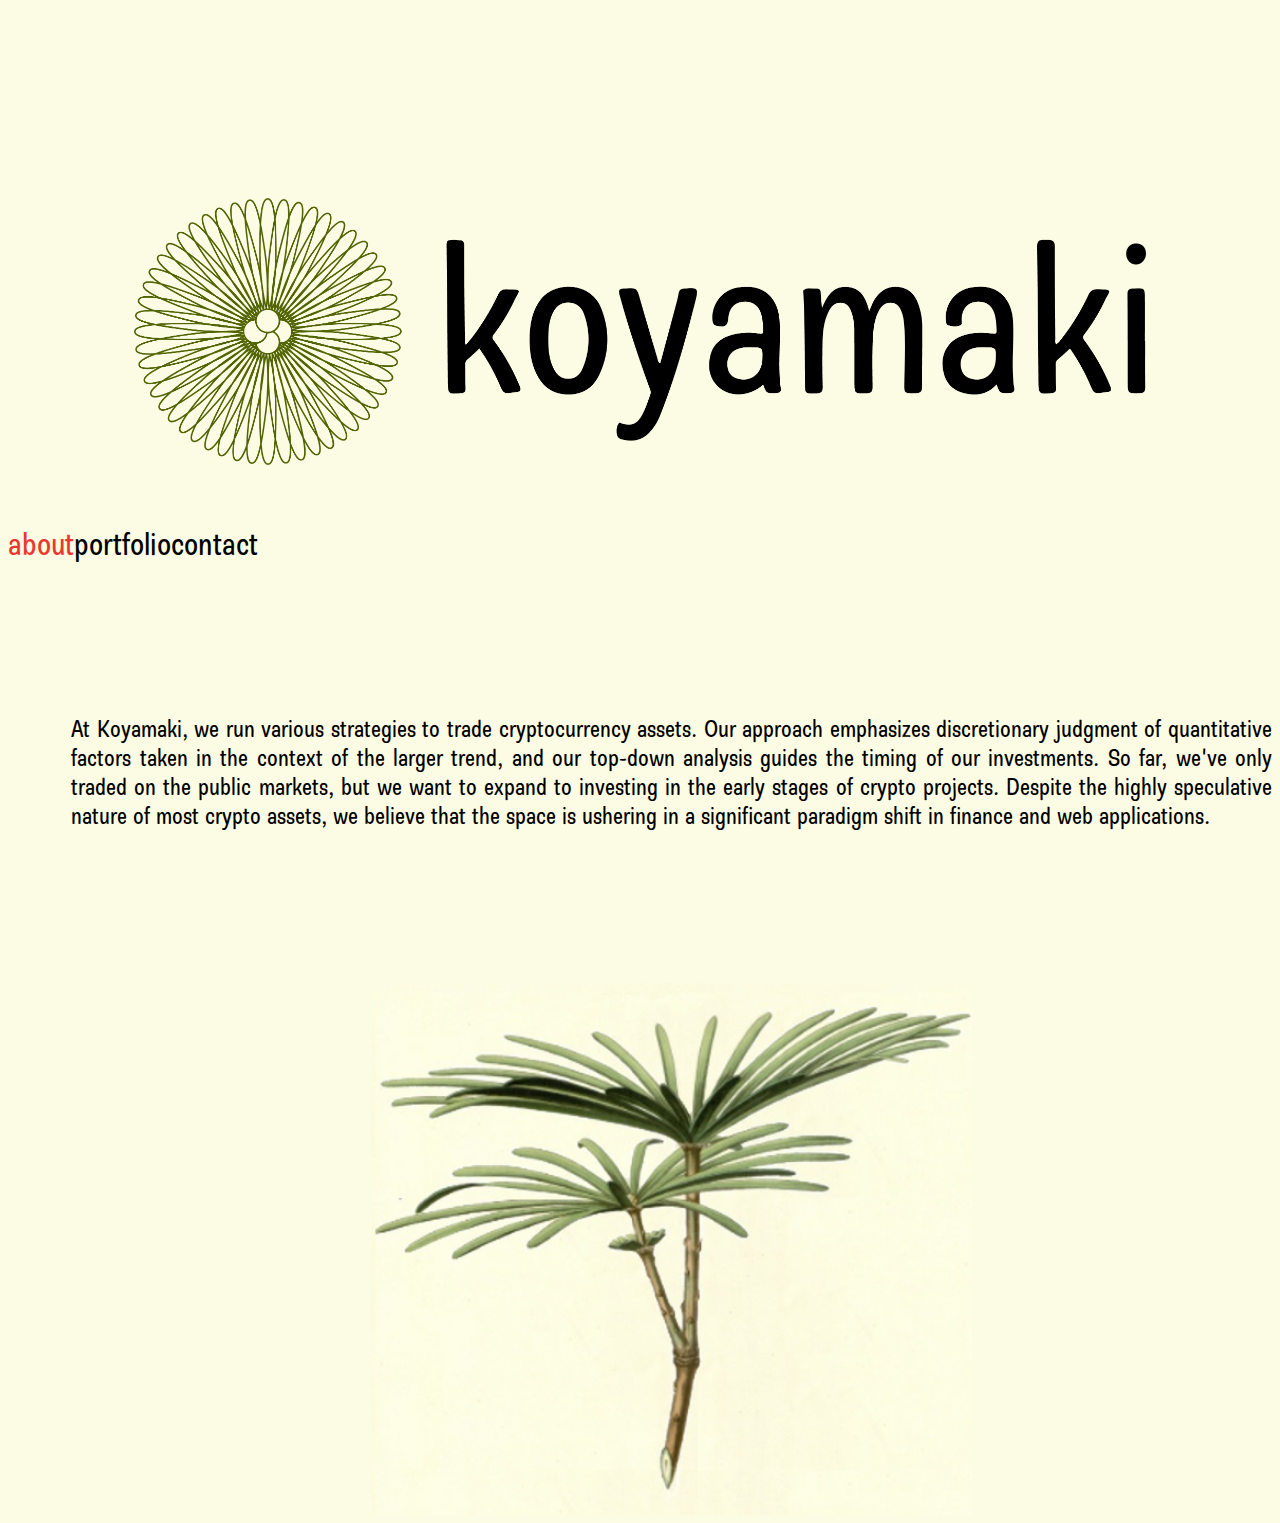
==== about.html @ d7433912 "updated logo" ====
<!DOCTYPE html>
<html>
  <head>
    <link href="https://cdn.jsdelivr.net/npm/bootstrap@5.1.3/dist/css/bootstrap.min.css" rel="stylesheet" integrity="sha384-1BmE4kWBq78iYhFldvKuhfTAU6auU8tT94WrHftjDbrCEXSU1oBoqyl2QvZ6jIW3" crossorigin="anonymous">
    <link rel="stylesheet" href="assets/css/styles.css">
    <link rel="stylesheet" type="text/css" href="assets/MyFontsWebfontsKit/MyFontsWebfontsKit.css">
    <title>koyamaki</title>
  </head>
  <body>
    <div class="vertical-center container-bg">
      <div class="container">
        <div class="row">
          
          <div class="col" >
            <a href="index.html">
              <img class="title-row row-padding center-image" width=80% src="assets/images/logo-horizontal-transparent.png" alt="Koyamaki">
            </a>
            
            <div class="nav-row row">
              <div class="col">
                <a class="row center h2 selected" href="about.html">about</a>
              </div>
              <div class="col">
                <a class="row center h2" href="portfolio.html">portfolio</a>
              </div>
              <div class="col">
                <a class="row center h2" href="contact.html">contact</a>
              </div>
            </div>

            <div class="text-row row">
              <div class="col">
                <p class="p">At Koyamaki, we run various strategies to trade cryptocurrency assets. Our approach emphasizes discretionary judgment of quantitative factors taken in the context of the larger trend, and our top-down analysis guides the timing of our investments. So far, we've only traded on the public markets, but we want to expand to investing in the early stages of crypto projects. Despite the highly speculative nature of most crypto assets, we believe that the space is ushering in a significant paradigm shift in finance and web applications.</p>
              </div>
            </div>

            <div class="text-row row">
                <img class="center-image koyamaki-image" width=50% src="assets/images/koyamaki.png" alt="Koyamaki">
            </div>
          
          </div>
        </div>
      </div>
    </div>
  </div>
  </body>
</html>
---- assets/css/styles.css ----
html {
  background-color: #fcfce4;
}

.container-bg {
  background-color: #fcfce4;
}

.GuzzoCond {
	font-family: "Guzzo-Cond";
}

body { font-family: "Guzzo-Cond"; }

.row {
  display: flex;
}

.row-padding {
  padding-top: 15%;
}

.row-bottom-padding {
  padding-bottom: 15%;
}

.title-row {
  text-align: center;
}

.nav-row {
  padding-top: 5%;
  text-align: center;
}

.text-row {
  padding-top: 10%;
  padding-left: 5%;
  text-align: justify;
}

.portfolio-row {
  padding-top: 10%;
  width: 80%;
  margin-left: auto;
  margin-right: auto;
}

.contact-row {
  text-align: center;
  padding-top: 10%;
}

.center {
  display: flex;
  justify-content: center;
  align-items: center;
  vertical-align: middle;
}

.vertical-center {
  min-height: 100%;  /* Fallback for browsers do NOT support vh unit */
  min-height: 100vh; /* These two lines are counted as one :-)       */

  display: flex;
  align-items: center;
}

.center-image {
  display: block;
  margin-left: auto;
  margin-right: auto;
}

.koyamaki-image {
  width: 50%;
}

.portfolio-img {
  width: 100%;
  filter: url("data:image/svg+xml;utf8,<svg xmlns=\'http://www.w3.org/2000/svg\'><filter id=\'grayscale\'><feColorMatrix type=\'matrix\' values=\'0.3333 0.3333 0.3333 0 0 0.3333 0.3333 0.3333 0 0 0.3333 0.3333 0.3333 0 0 0 0 0 1 0\'/></filter></svg>#grayscale"); /* Firefox 10+, Firefox on Android */    
  -webkit-filter: grayscale(100%);
  -moz-filter: grayscale(100%);
  -ms-filter: grayscale(100%);
  filter: grayscale(100%);
  filter: gray; /* IE 6-9 */
}

.portfolio-img:hover {
  -webkit-filter: none;
  -moz-filter: none;
  -ms-filter: none;
  filter: none;
}

.h1 {
  font-size: 6rem;
}

.h2 {
  font-size: 2rem;
}

.p {
  font-size: 1.5rem;
}

a {
  color: black;
  text-decoration: none; /* no underline */
}

a:hover { 
  color: #ea372f;
}

.selected {
  color: #ea372f;
}
---- assets/MyFontsWebfontsKit/MyFontsWebfontsKit.css ----
/**
 * @license
 * MyFonts Webfont Build ID 4209410, 2021-11-14T00:16:18-0500
 * 
 * The fonts listed in this notice are subject to the End User License
 * Agreement(s) entered into by the website owner. All other parties are 
 * explicitly restricted from using the Licensed Webfonts(s).
 * 
 * You may obtain a valid license at the URLs below.
 * 
 * Webfont: Guzzo-Cond by Monotype
 * URL: https://www.myfonts.com/fonts/mti/guzzo/condensed-regular/
 * Copyright: Copyright © 2021 Monotype Imaging Inc. All rights reserved.
 * 
 * 
 * 
 * © 2021 MyFonts Inc
*/



  
@font-face {
  font-family: "Guzzo-Cond";
  src: url('webFonts/GuzzoCond/font.woff2') format('woff2'), url('webFonts/GuzzoCond/font.woff') format('woff');
}
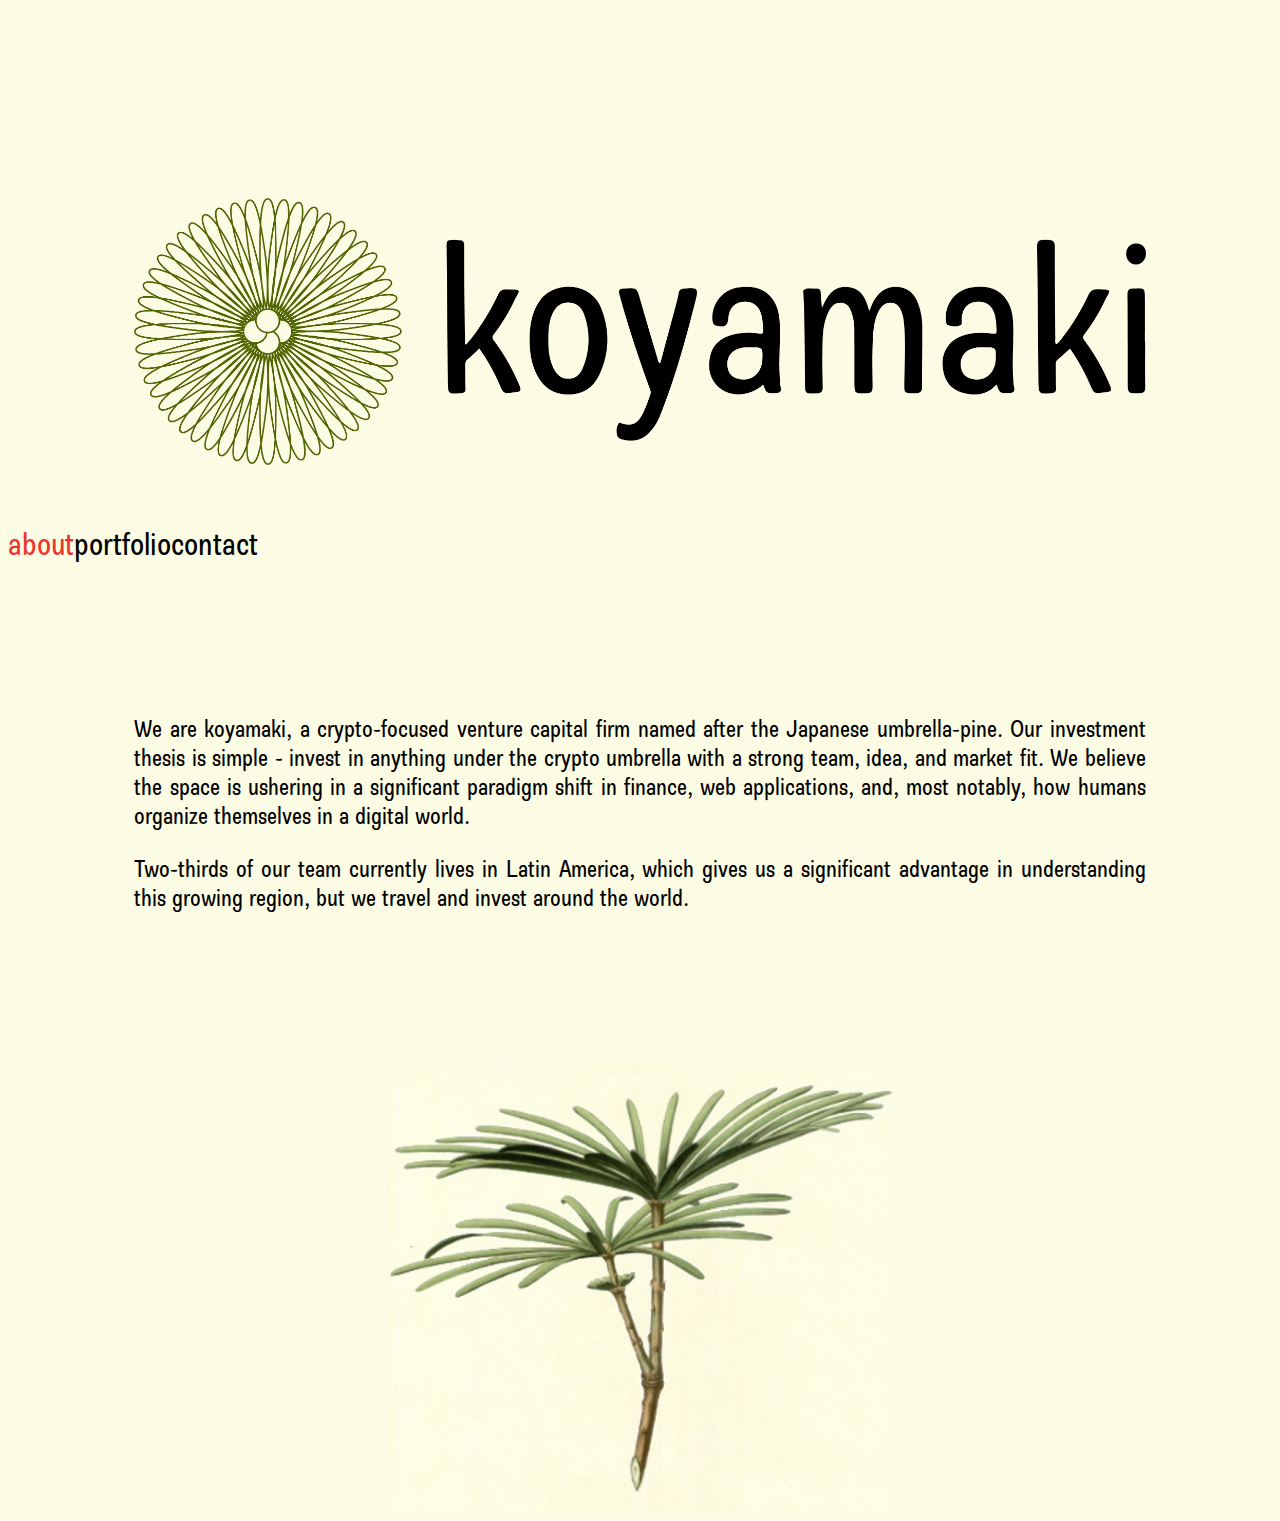
==== commit 70b6239b: "updated about and portfolio" ====
--- a/about.html
+++ b/about.html
@@ -30,7 +30,8 @@
 
             <div class="text-row row">
               <div class="col">
-                <p class="p">At Koyamaki, we run various strategies to trade cryptocurrency assets. Our approach emphasizes discretionary judgment of quantitative factors taken in the context of the larger trend, and our top-down analysis guides the timing of our investments. So far, we've only traded on the public markets, but we want to expand to investing in the early stages of crypto projects. Despite the highly speculative nature of most crypto assets, we believe that the space is ushering in a significant paradigm shift in finance and web applications.</p>
+                <p class="p">We are koyamaki, a crypto-focused venture capital firm named after the Japanese umbrella-pine. Our investment thesis is simple - invest in anything under the crypto umbrella with a strong team, idea, and market fit. We believe the space is ushering in a significant paradigm shift in finance, web applications, and, most notably, how humans organize themselves in a digital world.</p>
+                <p class="p">Two-thirds of our team currently lives in  Latin America, which gives us a significant advantage in understanding this growing region, but we travel and invest around the world. </p>
               </div>
             </div>
 
--- a/assets/css/styles.css
+++ b/assets/css/styles.css
@@ -35,7 +35,9 @@
 
 .text-row {
   padding-top: 10%;
-  padding-left: 5%;
+  width: 80%;
+  margin-left: auto;
+  margin-right: auto;
   text-align: justify;
 }
 
@@ -77,13 +79,16 @@
 }
 
 .portfolio-img {
-  width: 100%;
+  width: 70%;
   filter: url("data:image/svg+xml;utf8,<svg xmlns=\'http://www.w3.org/2000/svg\'><filter id=\'grayscale\'><feColorMatrix type=\'matrix\' values=\'0.3333 0.3333 0.3333 0 0 0.3333 0.3333 0.3333 0 0 0.3333 0.3333 0.3333 0 0 0 0 0 1 0\'/></filter></svg>#grayscale"); /* Firefox 10+, Firefox on Android */    
   -webkit-filter: grayscale(100%);
   -moz-filter: grayscale(100%);
   -ms-filter: grayscale(100%);
   filter: grayscale(100%);
   filter: gray; /* IE 6-9 */
+  display: block;
+  margin-left: auto;
+  margin-right: auto;
 }
 
 .portfolio-img:hover {
@@ -95,6 +100,10 @@
 
 .h1 {
   font-size: 6rem;
+}
+
+.h1-5 {
+  font-size: 3rem;
 }
 
 .h2 {
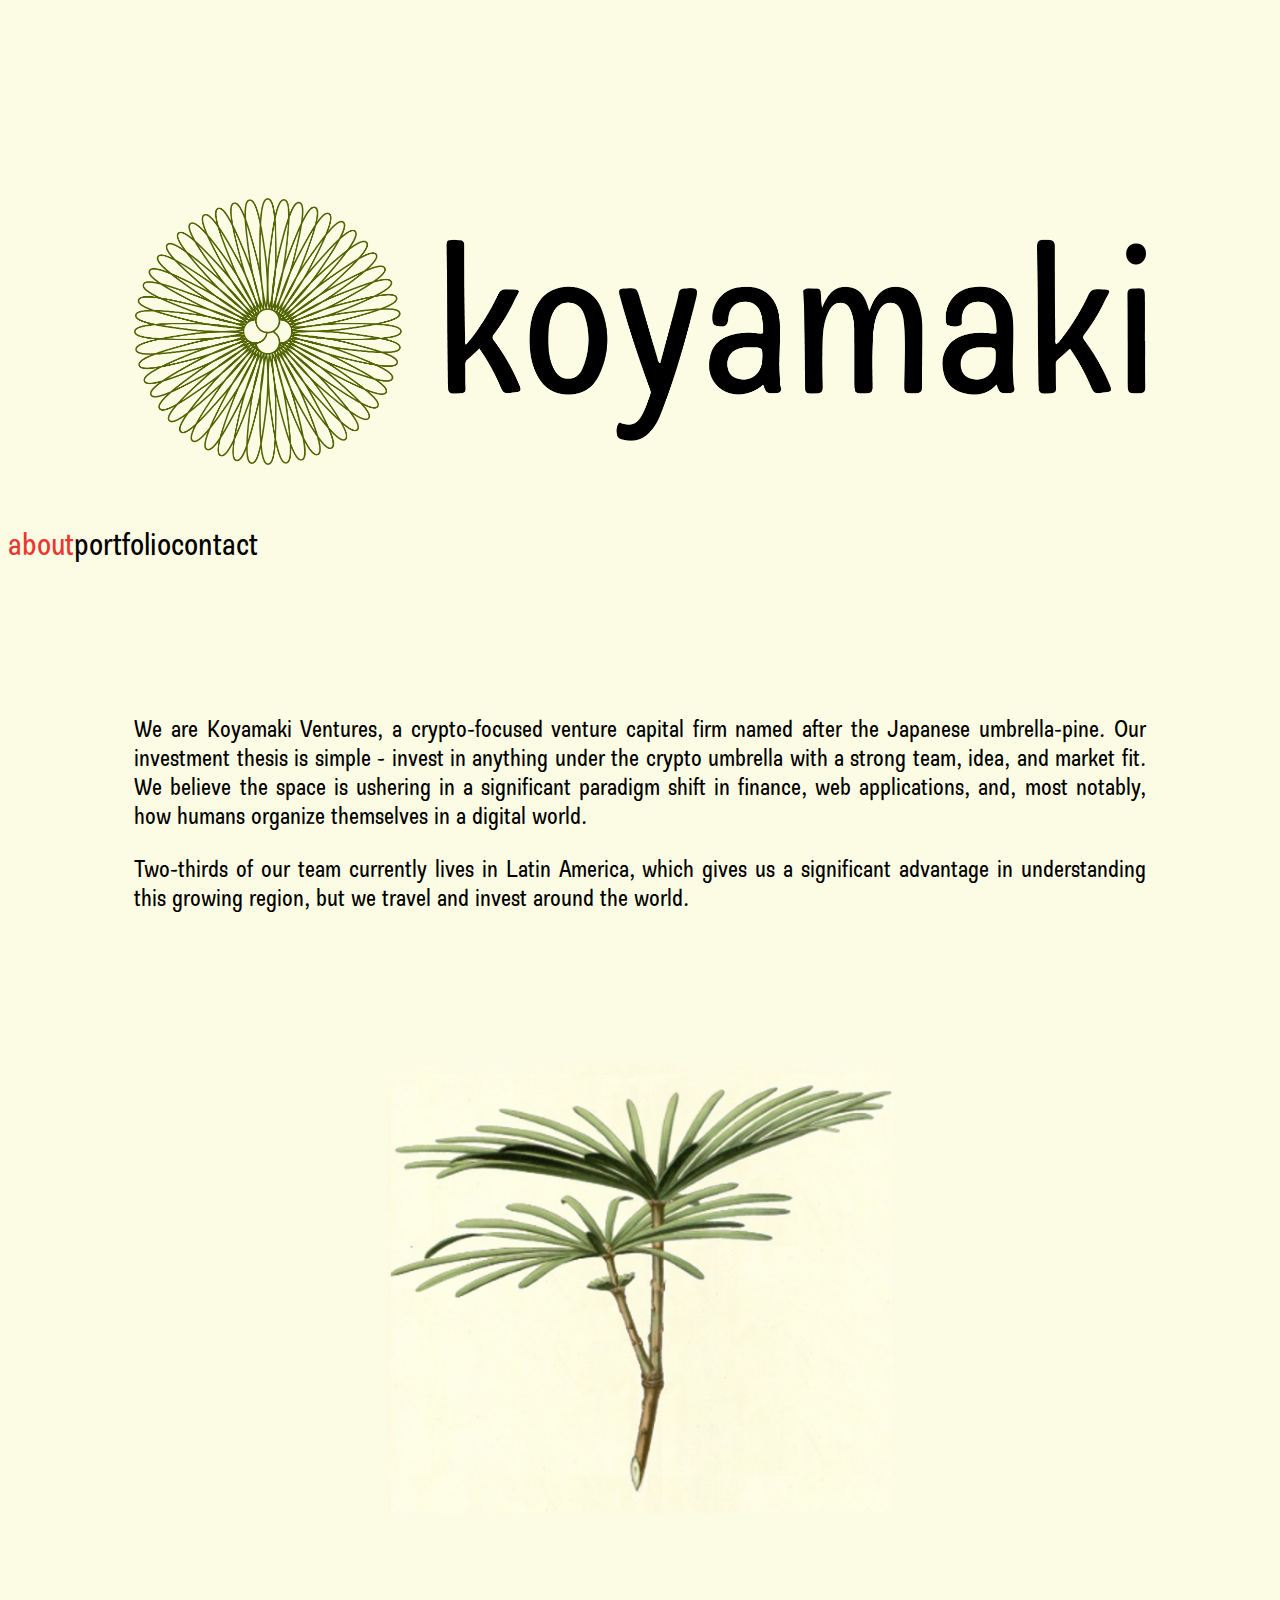
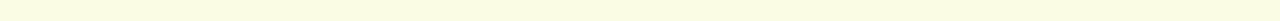
==== commit 281b1b98: "cleaned up images, updated portfolio" ====
--- a/about.html
+++ b/about.html
@@ -30,7 +30,7 @@
 
             <div class="text-row row">
               <div class="col">
-                <p class="p">We are koyamaki, a crypto-focused venture capital firm named after the Japanese umbrella-pine. Our investment thesis is simple - invest in anything under the crypto umbrella with a strong team, idea, and market fit. We believe the space is ushering in a significant paradigm shift in finance, web applications, and, most notably, how humans organize themselves in a digital world.</p>
+                <p class="p">We are Koyamaki Ventures, a crypto-focused venture capital firm named after the Japanese umbrella-pine. Our investment thesis is simple - invest in anything under the crypto umbrella with a strong team, idea, and market fit. We believe the space is ushering in a significant paradigm shift in finance, web applications, and, most notably, how humans organize themselves in a digital world.</p>
                 <p class="p">Two-thirds of our team currently lives in  Latin America, which gives us a significant advantage in understanding this growing region, but we travel and invest around the world. </p>
               </div>
             </div>
@@ -45,4 +45,5 @@
     </div>
   </div>
   </body>
+  <footer></footer>
 </html>--- a/assets/css/styles.css
+++ b/assets/css/styles.css
@@ -11,6 +11,11 @@
 }
 
 body { font-family: "Guzzo-Cond"; }
+
+footer {
+  padding-bottom: 100px;
+  background-color: #fcfce4;
+}
 
 .row {
   display: flex;
@@ -58,6 +63,8 @@
   justify-content: center;
   align-items: center;
   vertical-align: middle;
+  top: 50%;
+  left: 50%;
 }
 
 .vertical-center {
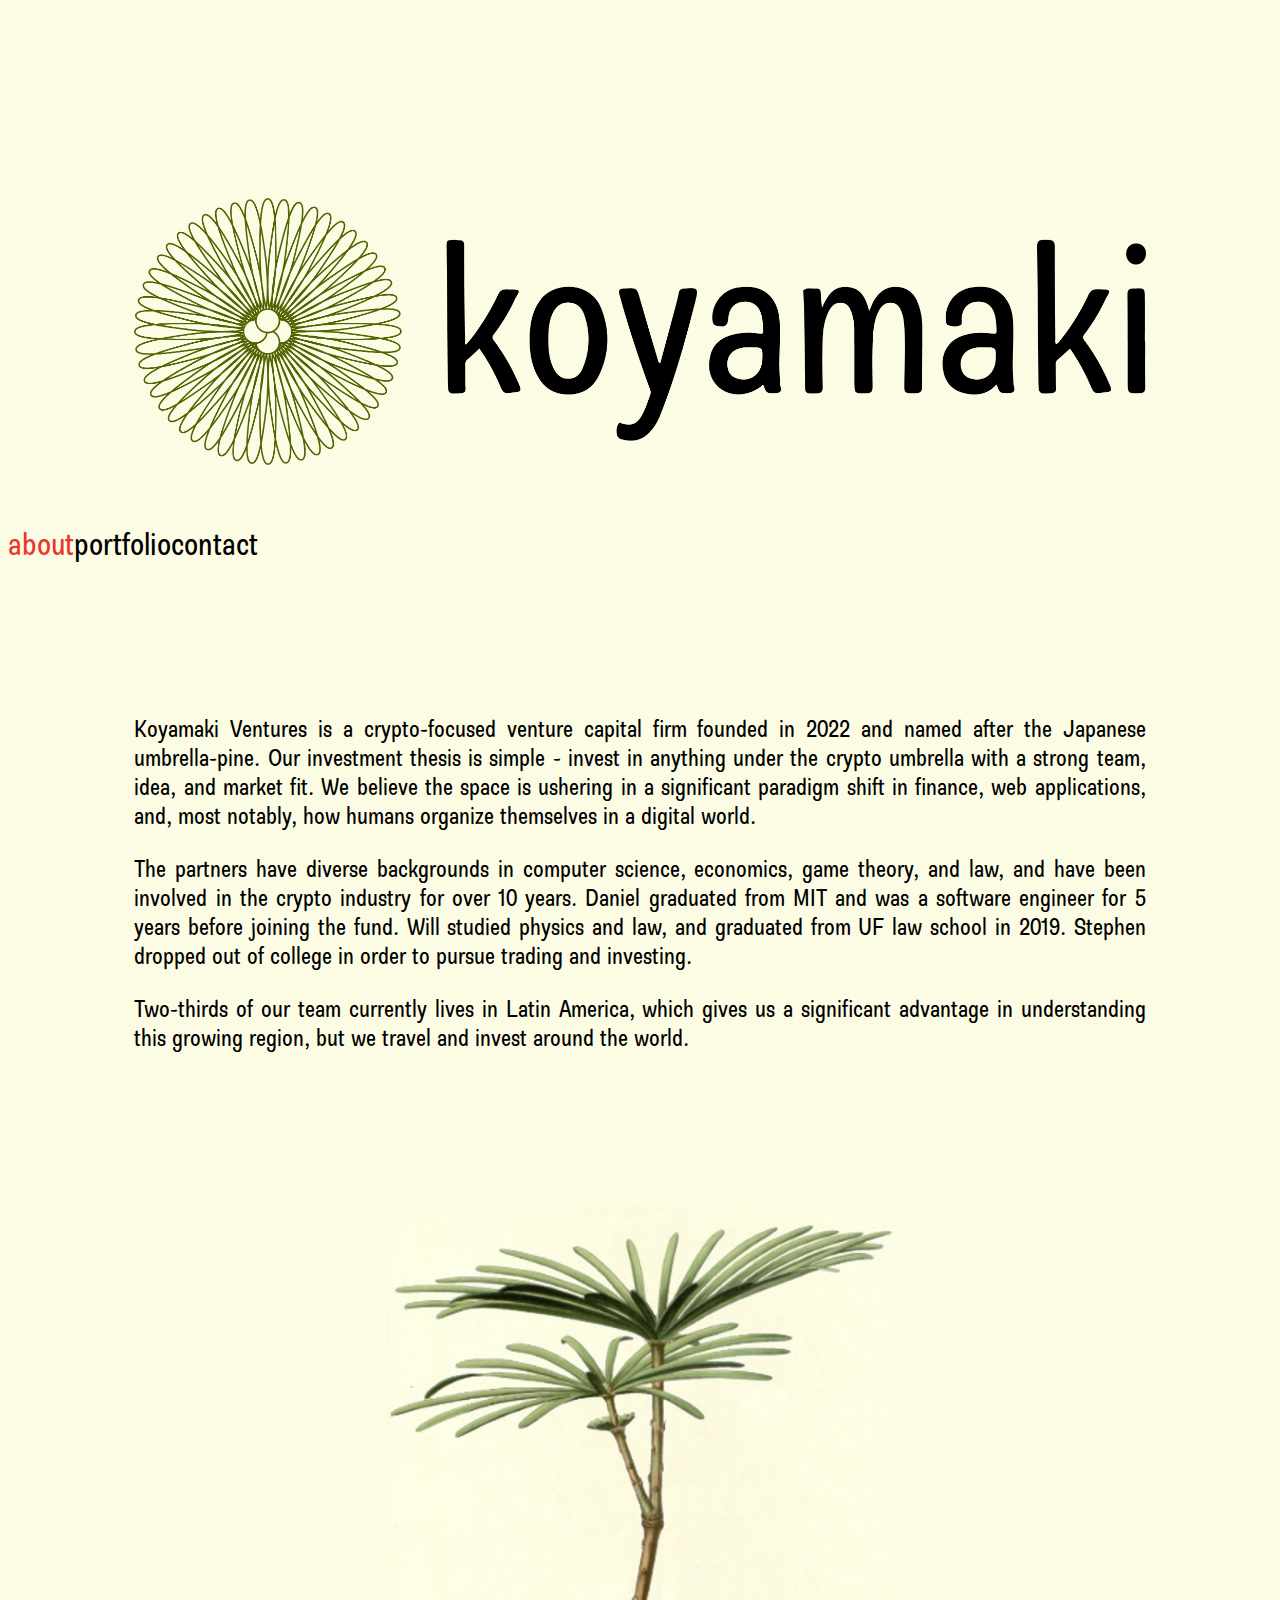
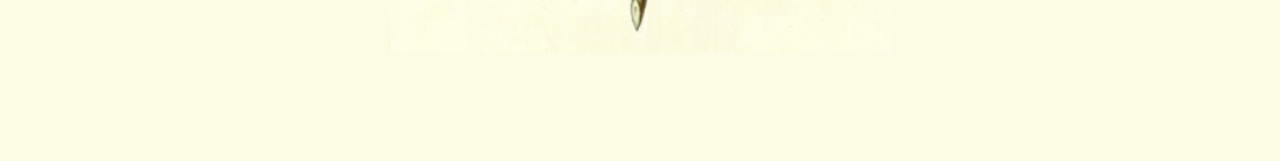
==== commit 8f9bf649: "update about" ====
--- a/about.html
+++ b/about.html
@@ -30,8 +30,9 @@
 
             <div class="text-row row">
               <div class="col">
-                <p class="p">We are Koyamaki Ventures, a crypto-focused venture capital firm named after the Japanese umbrella-pine. Our investment thesis is simple - invest in anything under the crypto umbrella with a strong team, idea, and market fit. We believe the space is ushering in a significant paradigm shift in finance, web applications, and, most notably, how humans organize themselves in a digital world.</p>
-                <p class="p">Two-thirds of our team currently lives in  Latin America, which gives us a significant advantage in understanding this growing region, but we travel and invest around the world. </p>
+                <p class="p">Koyamaki Ventures is a crypto-focused venture capital firm founded in 2022 and named after the Japanese umbrella-pine. Our investment thesis is simple - invest in anything under the crypto umbrella with a strong team, idea, and market fit. We believe the space is ushering in a significant paradigm shift in finance, web applications, and, most notably, how humans organize themselves in a digital world.</p>
+                <p class="p">The partners have diverse backgrounds in computer science, economics, game theory, and law, and have been involved in the crypto industry for over 10 years. Daniel graduated from MIT and was a software engineer for 5 years before joining the fund. Will studied physics and law, and graduated from UF law school in 2019. Stephen dropped out of college in order to pursue trading and investing.</p>
+                <p class="p">Two-thirds of our team currently lives in Latin America, which gives us a significant advantage in understanding this growing region, but we travel and invest around the world.</p>
               </div>
             </div>
 
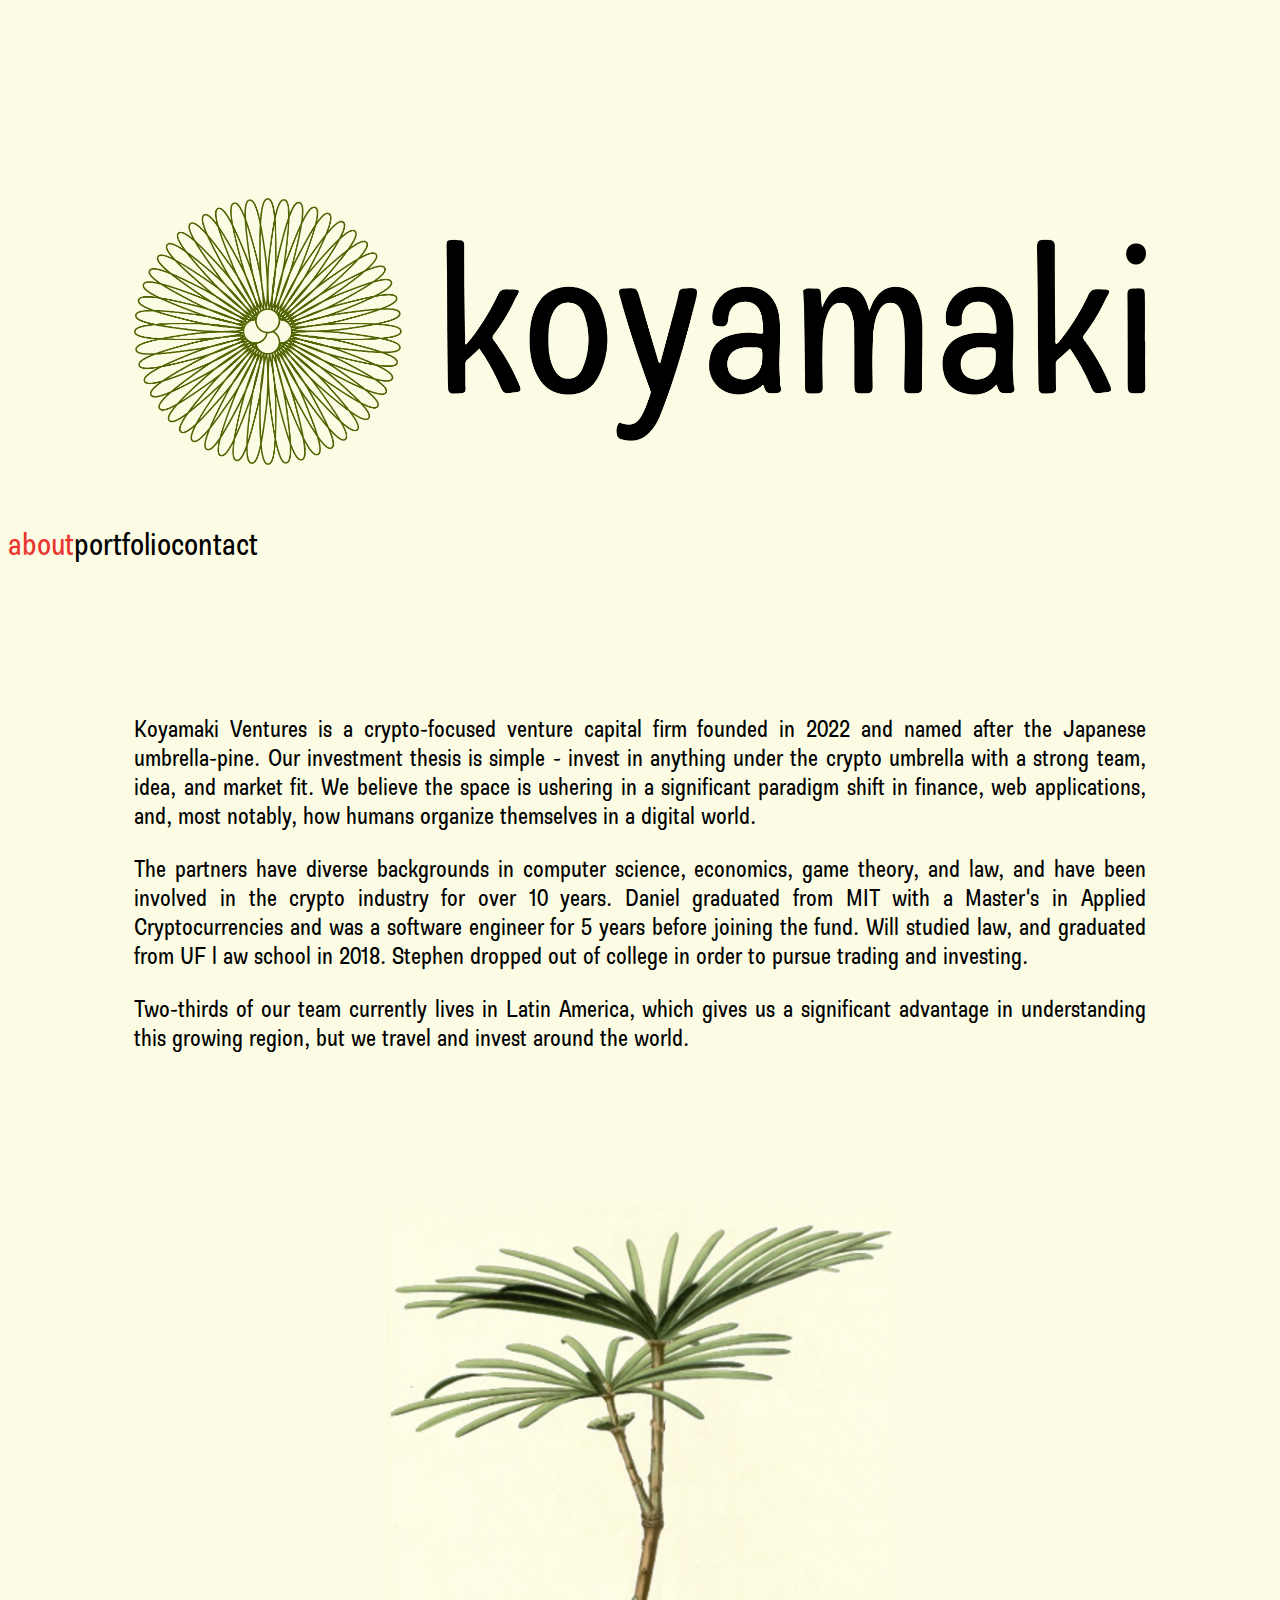
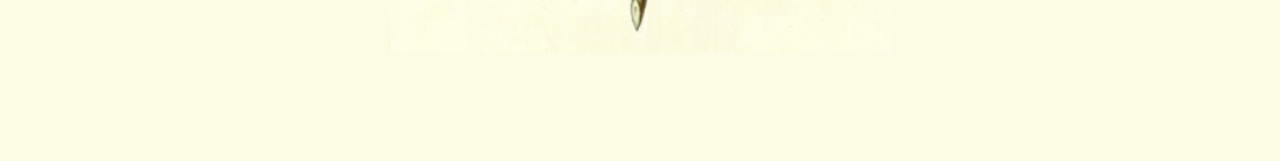
==== commit 186cf6fe: "updated about II" ====
--- a/about.html
+++ b/about.html
@@ -31,7 +31,7 @@
             <div class="text-row row">
               <div class="col">
                 <p class="p">Koyamaki Ventures is a crypto-focused venture capital firm founded in 2022 and named after the Japanese umbrella-pine. Our investment thesis is simple - invest in anything under the crypto umbrella with a strong team, idea, and market fit. We believe the space is ushering in a significant paradigm shift in finance, web applications, and, most notably, how humans organize themselves in a digital world.</p>
-                <p class="p">The partners have diverse backgrounds in computer science, economics, game theory, and law, and have been involved in the crypto industry for over 10 years. Daniel graduated from MIT and was a software engineer for 5 years before joining the fund. Will studied physics and law, and graduated from UF law school in 2019. Stephen dropped out of college in order to pursue trading and investing.</p>
+                <p class="p">The partners have diverse backgrounds in computer science, economics, game theory, and law, and have been involved in the crypto industry for over 10 years. Daniel graduated from MIT with a Master's in Applied Cryptocurrencies and was a software engineer for 5 years before joining the fund. Will studied law, and graduated from UF l aw school in 2018. Stephen dropped out of college in order to pursue trading and investing.</p>
                 <p class="p">Two-thirds of our team currently lives in Latin America, which gives us a significant advantage in understanding this growing region, but we travel and invest around the world.</p>
               </div>
             </div>
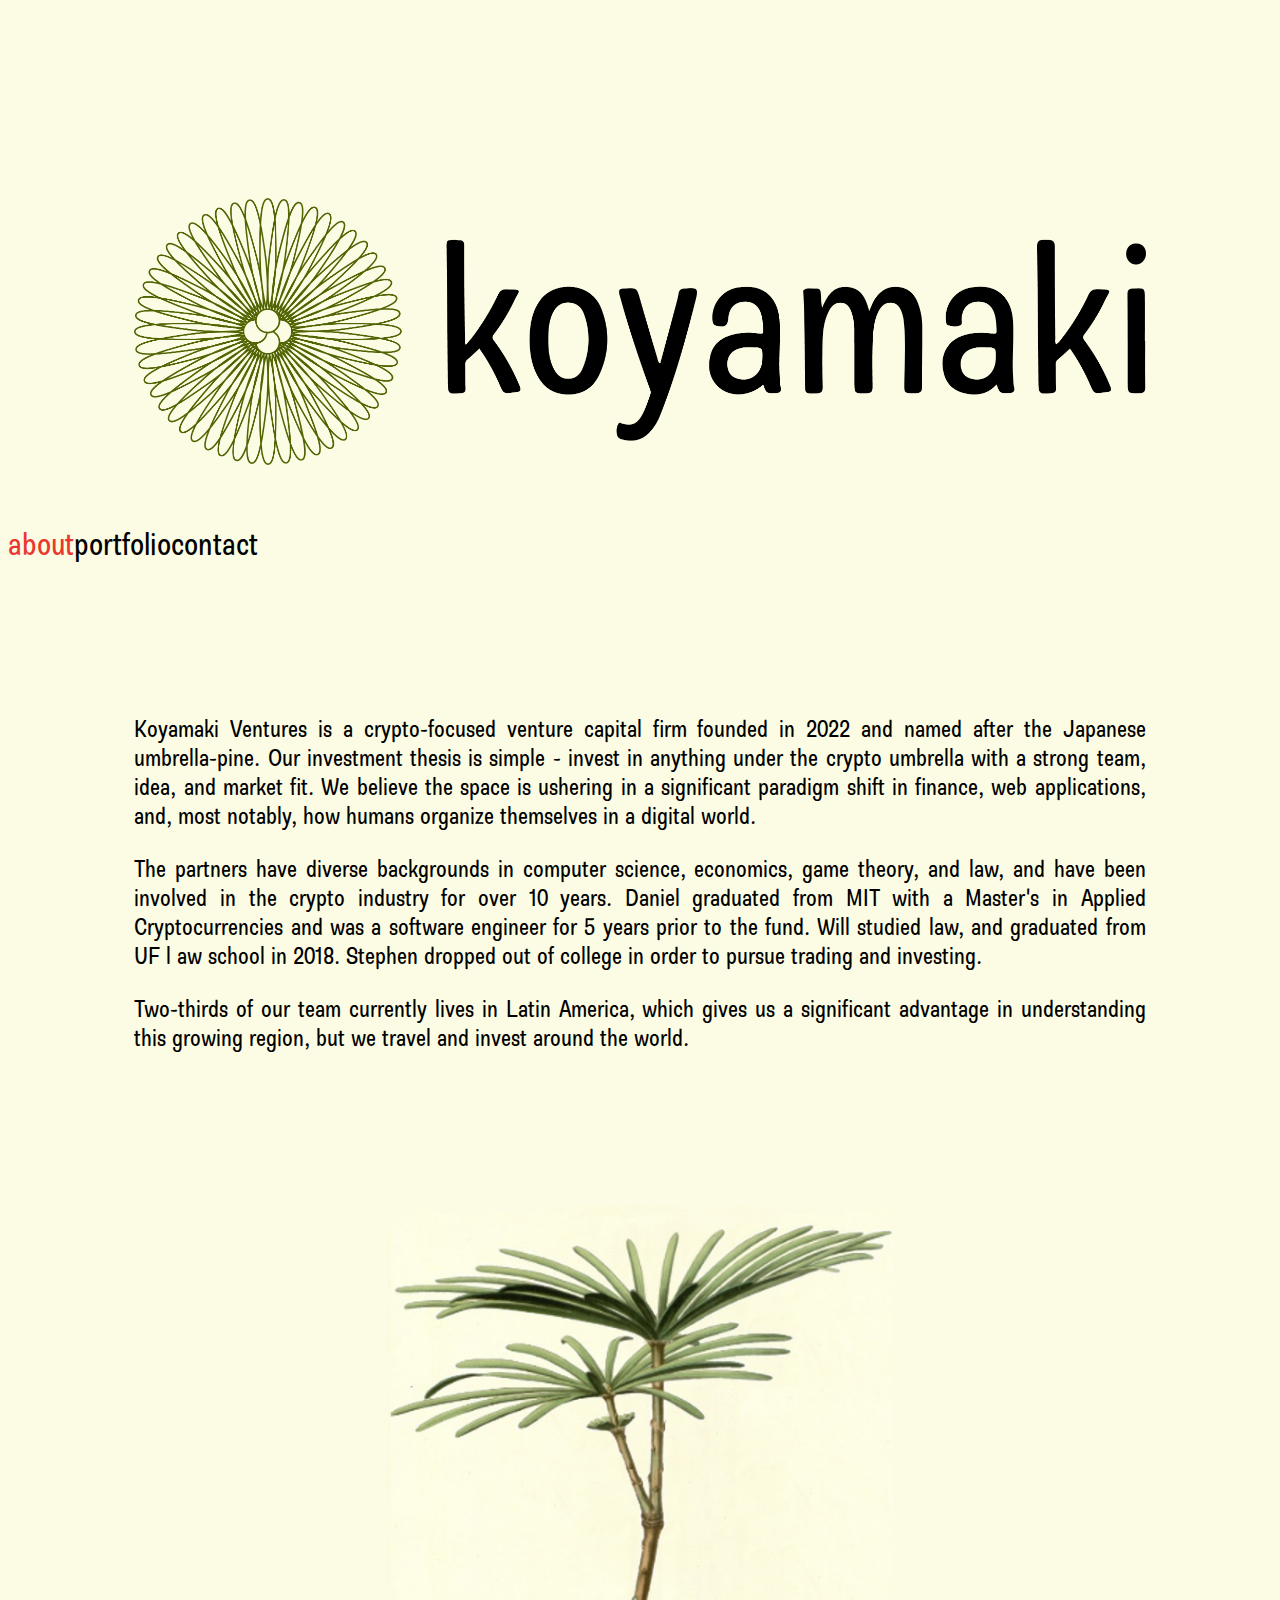
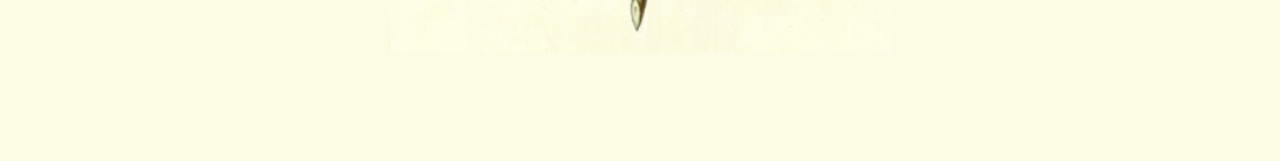
==== commit fdc69aaf: "updated about III" ====
--- a/about.html
+++ b/about.html
@@ -31,7 +31,7 @@
             <div class="text-row row">
               <div class="col">
                 <p class="p">Koyamaki Ventures is a crypto-focused venture capital firm founded in 2022 and named after the Japanese umbrella-pine. Our investment thesis is simple - invest in anything under the crypto umbrella with a strong team, idea, and market fit. We believe the space is ushering in a significant paradigm shift in finance, web applications, and, most notably, how humans organize themselves in a digital world.</p>
-                <p class="p">The partners have diverse backgrounds in computer science, economics, game theory, and law, and have been involved in the crypto industry for over 10 years. Daniel graduated from MIT with a Master's in Applied Cryptocurrencies and was a software engineer for 5 years before joining the fund. Will studied law, and graduated from UF l aw school in 2018. Stephen dropped out of college in order to pursue trading and investing.</p>
+                <p class="p">The partners have diverse backgrounds in computer science, economics, game theory, and law, and have been involved in the crypto industry for over 10 years. Daniel graduated from MIT with a Master's in Applied Cryptocurrencies and was a software engineer for 5 years prior to the fund. Will studied law, and graduated from UF l aw school in 2018. Stephen dropped out of college in order to pursue trading and investing.</p>
                 <p class="p">Two-thirds of our team currently lives in Latin America, which gives us a significant advantage in understanding this growing region, but we travel and invest around the world.</p>
               </div>
             </div>
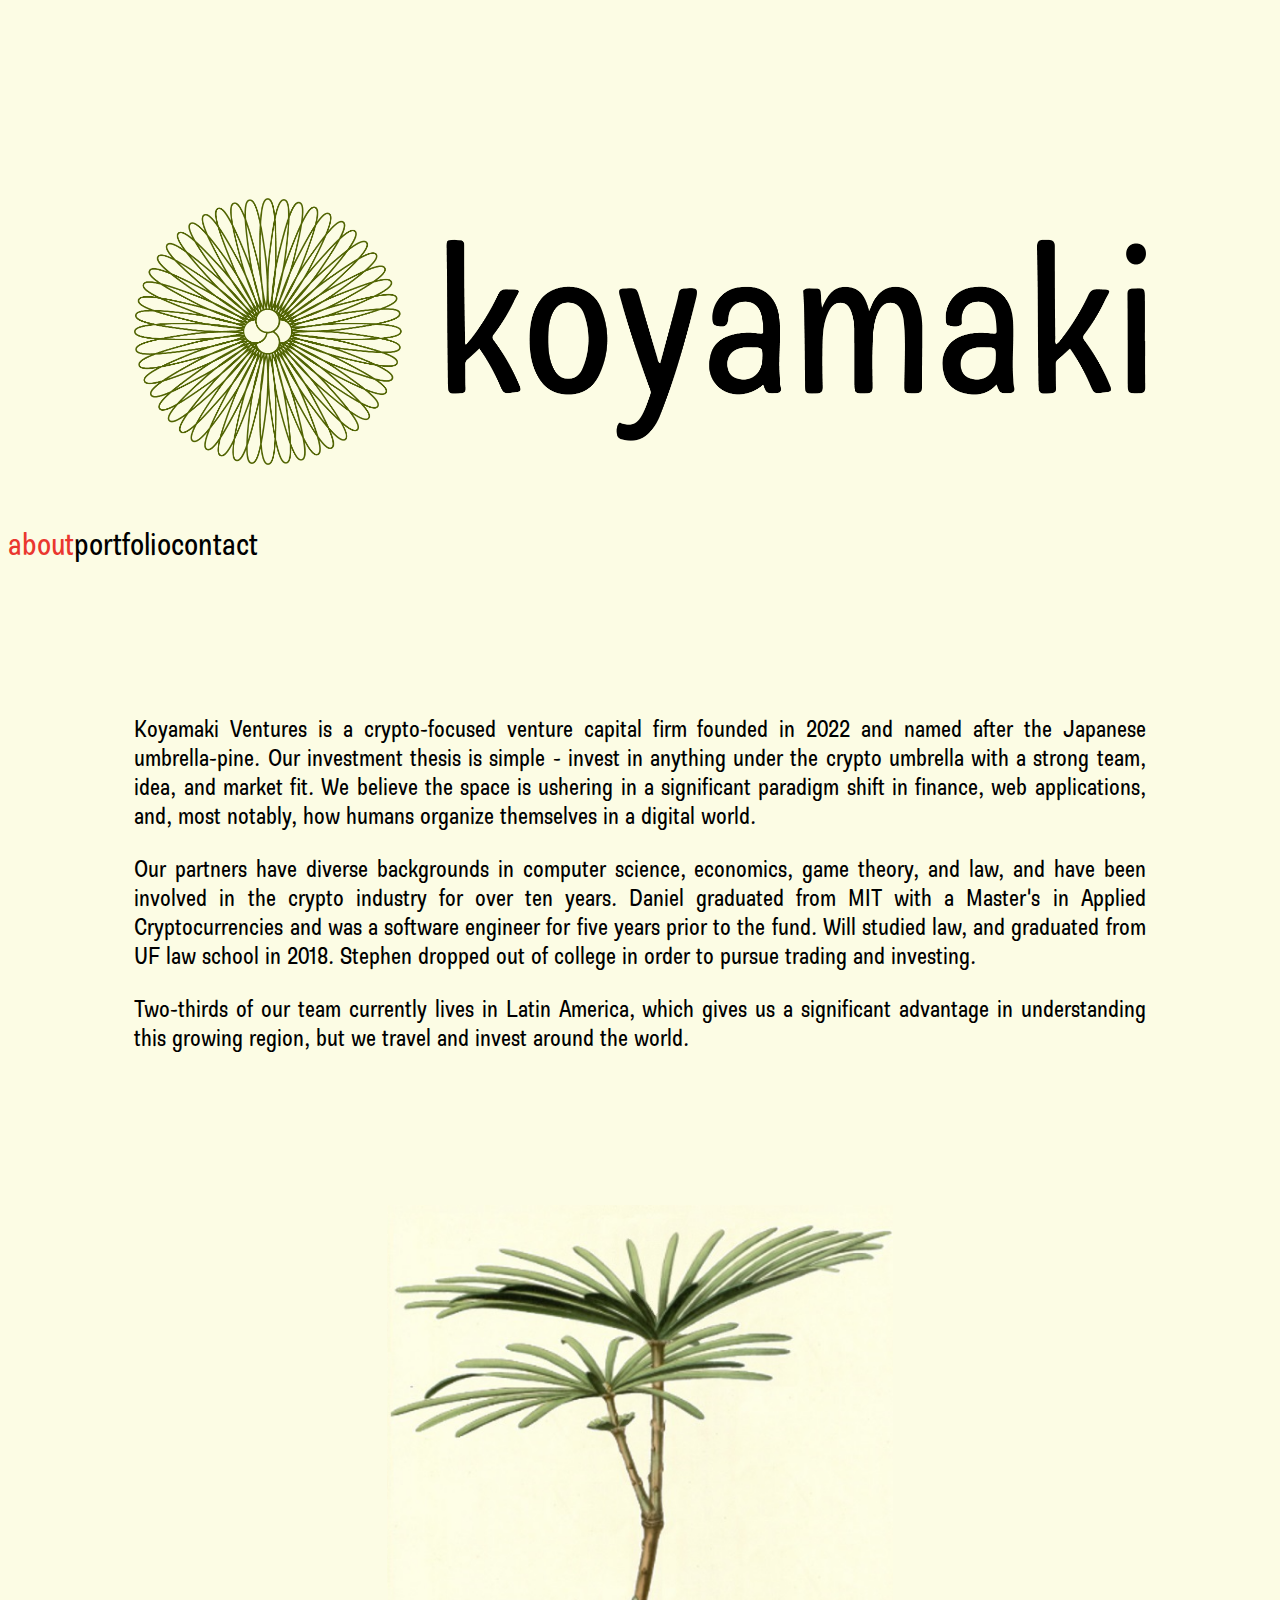
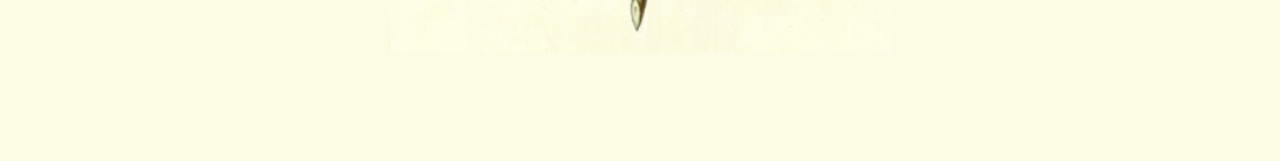
==== commit 25baf0a3: "updated about IV" ====
--- a/about.html
+++ b/about.html
@@ -31,7 +31,7 @@
             <div class="text-row row">
               <div class="col">
                 <p class="p">Koyamaki Ventures is a crypto-focused venture capital firm founded in 2022 and named after the Japanese umbrella-pine. Our investment thesis is simple - invest in anything under the crypto umbrella with a strong team, idea, and market fit. We believe the space is ushering in a significant paradigm shift in finance, web applications, and, most notably, how humans organize themselves in a digital world.</p>
-                <p class="p">The partners have diverse backgrounds in computer science, economics, game theory, and law, and have been involved in the crypto industry for over 10 years. Daniel graduated from MIT with a Master's in Applied Cryptocurrencies and was a software engineer for 5 years prior to the fund. Will studied law, and graduated from UF l aw school in 2018. Stephen dropped out of college in order to pursue trading and investing.</p>
+                <p class="p">Our partners have diverse backgrounds in computer science, economics, game theory, and law, and have been involved in the crypto industry for over ten years. Daniel graduated from MIT with a Master's in Applied Cryptocurrencies and was a software engineer for five years prior to the fund. Will studied law, and graduated from UF law school in 2018. Stephen dropped out of college in order to pursue trading and investing.</p>
                 <p class="p">Two-thirds of our team currently lives in Latin America, which gives us a significant advantage in understanding this growing region, but we travel and invest around the world.</p>
               </div>
             </div>
